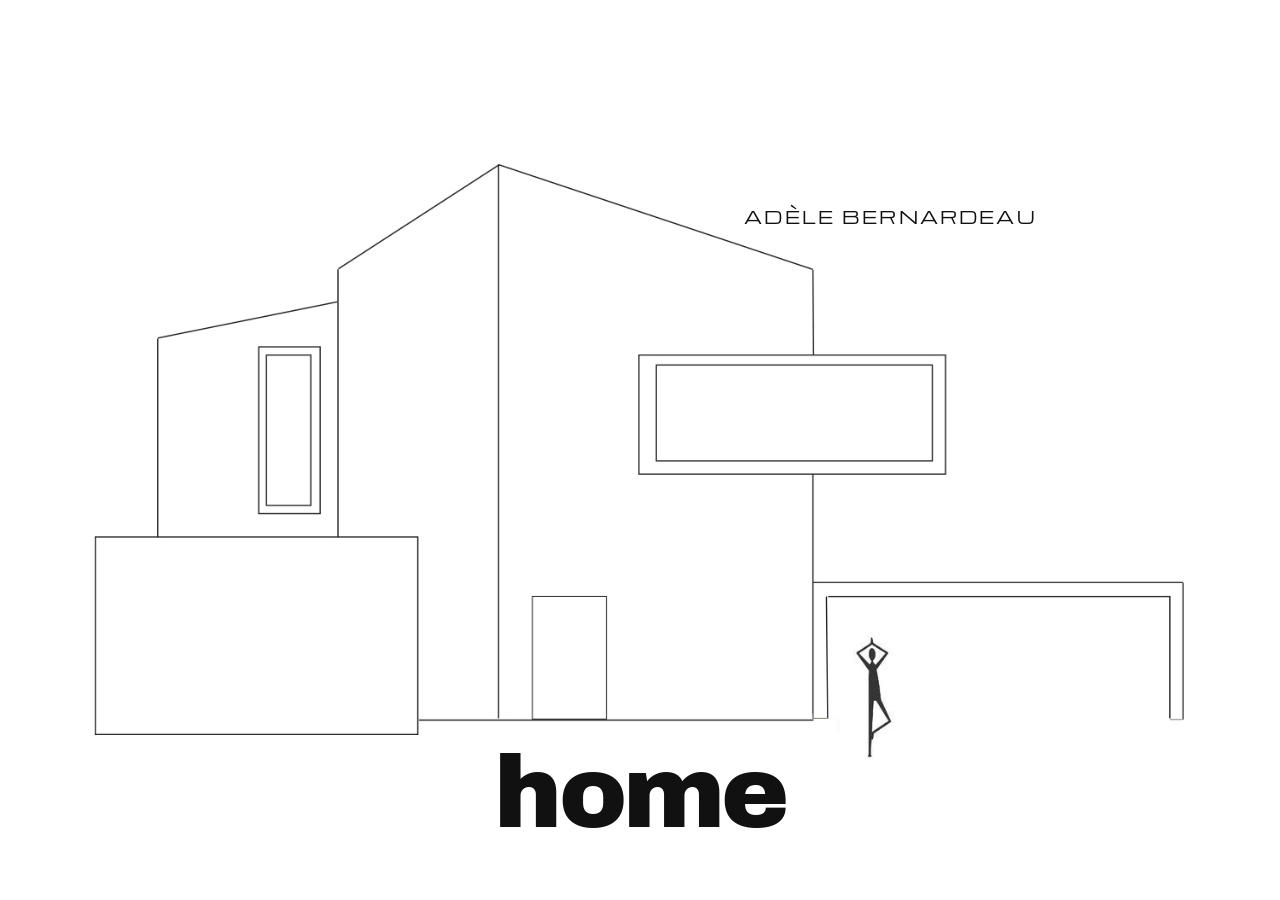
==== index.html @ 57d181cb "feat: ajout galleries" ====
<!doctype html>
<html lang="fr">
  <head>
    <meta charset="utf-8">
    <meta name="viewport" content="width=device-width, initial-scale=1">
    <meta name="theme-color" content="#f8f7f4">
    <title>Adèle Bernardeau — Portfolio</title>
    <link rel="preconnect" href="https://fonts.googleapis.com">
    <link rel="preconnect" href="https://fonts.gstatic.com" crossorigin>
    <link href="https://fonts.googleapis.com/css2?family=Archivo+Black&family=Michroma&display=swap" rel="stylesheet">
    <link rel="stylesheet" href="./styles.css">
  </head>
  <body>
    <main class="house">
      <h1 class="portfolio-name">Adèle Bernardeau</h1>
      <h2 class="home-label">home</h2>
      <svg viewBox="0 0 1500 1000" preserveAspectRatio="xMidYMid meet" role="img" aria-labelledby="house-title house-description">
        <title id="house-title">La maison d’Adèle Bernardeau</title>
        <desc id="house-description">Une maison dessinée au trait avec des zones cliquables sur les murs, les fenêtres et la silhouette.</desc>
        <image href="./templates/home/home%20base.jpg" x="0" y="0" width="1500" height="1000" />

        <defs>
          <linearGradient id="blue-window-gradient" x1="0" y1="0" x2="1" y2="0">
            <stop offset="0" stop-color="#4c9fbe" />
            <stop offset="1" stop-color="#79bdd5" />
          </linearGradient>
          <linearGradient id="red-window-gradient" x1="0" y1="0" x2="1" y2="0">
            <stop offset="0" stop-color="#d98f7c" />
            <stop offset="1" stop-color="#bd4d31" />
          </linearGradient>
          <clipPath id="wood-front-plane" clipPathUnits="userSpaceOnUse">
            <path fill-rule="evenodd" clip-rule="evenodd" d="M396 289 584 166 584 817 396 817Z M396 601H490V817H396Z" />
          </clipPath>
          <clipPath id="giraffe-wall" clipPathUnits="userSpaceOnUse">
            <rect x="111" y="601" width="379" height="233" />
          </clipPath>
          <filter id="dancer-mask-filter" color-interpolation-filters="sRGB">
            <feColorMatrix
              type="matrix"
              values="-0.2126 -0.7152 -0.0722 0 1
                      -0.2126 -0.7152 -0.0722 0 1
                      -0.2126 -0.7152 -0.0722 0 1
                      0 0 0 1 0"
            />
          </filter>
          <mask id="dancer-silhouette" maskUnits="userSpaceOnUse" maskContentUnits="userSpaceOnUse" x="1000" y="716" width="48" height="149" mask-type="luminance">
            <image href="./templates/home/home%20base.jpg" x="0" y="0" width="1500" height="1000" filter="url(#dancer-mask-filter)" />
          </mask>
        </defs>

        <a class="hotspot hotspot--wood" href="./portfolio/marron/IMG_3610.PNG" data-gallery="marron" aria-haspopup="dialog" aria-label="Ouvrir la galerie marron depuis le pan de mur en bois">
          <title>Pan de mur en bois — Architecture</title>
          <path class="hit-area" fill-rule="evenodd" d="M396 289 584 166 584 817 396 817Z M396 601H490V817H396Z" />
          <image class="zone-preview texture-preview" href="./templates/home/home%20bois.jpg" x="0" y="0" width="1500" height="1000" clip-path="url(#wood-front-plane)" />
        </a>

        <a class="hotspot hotspot--giraffe" href="./portfolio/jaune/affiche%20maquette.png" data-gallery="jaune" aria-haspopup="dialog" aria-label="Ouvrir la galerie jaune depuis le mur du rez-de-chaussée">
          <title>Mur du rez-de-chaussée — Texture girafe</title>
          <rect class="hit-area" x="111" y="601" width="379" height="233" />
          <image class="zone-preview texture-preview" href="./templates/home/home%20girafe.jpg" x="0" y="0" width="1500" height="1000" clip-path="url(#giraffe-wall)" />
        </a>

        <a class="hotspot hotspot--blue-window" href="./portfolio/bleu/bleu.jpg" data-gallery="bleu" aria-haspopup="dialog" aria-label="Ouvrir la galerie bleue depuis la fenêtre en haut à gauche">
          <title>Fenêtre en haut à gauche — Maquettes</title>
          <rect class="hit-area" x="302" y="377" width="75" height="199" />
          <path class="zone-preview" fill-rule="evenodd" d="M303 378H375V575H303Z M311 388H365V565H311Z" />
        </a>

        <a class="hotspot hotspot--red-window" href="./portfolio/rouge/DSC01580.JPG" data-gallery="rouge" aria-haspopup="dialog" aria-label="Ouvrir la galerie rouge depuis la fenêtre en haut à droite">
          <title>Fenêtre en haut à droite — Maquettes</title>
          <rect class="hit-area" x="748" y="388" width="361" height="141" />
          <path class="zone-preview" fill-rule="evenodd" d="M748 388H1109V529H748Z M769 400H1092V514H769Z" />
        </a>

        <a class="hotspot hotspot--dancer" href="./portfolio/CV.jpg" data-gallery="cv" aria-haspopup="dialog" aria-label="Ouvrir le CV depuis la silhouette">
          <title>La silhouette — Mouvement</title>
          <path class="hit-area" d="M1022 716 1041 736 1029 750 1029 783 1043 817 1024 831 1023 863 1016 863 1016 801 1011 779 1004 737Z" />
          <rect class="zone-preview" x="1000" y="716" width="48" height="149" mask="url(#dancer-silhouette)" />
        </a>
      </svg>
    </main>
    <dialog class="lightbox" id="lightbox" aria-labelledby="lightbox-title" aria-describedby="lightbox-count">
      <div class="lightbox__panel">
        <header class="lightbox__header">
          <h2 id="lightbox-title"></h2>
          <button class="lightbox__close" id="lightbox-close" type="button" aria-label="Fermer la galerie">&times;</button>
        </header>
        <div class="lightbox__stage">
          <button class="lightbox__navigation" id="lightbox-previous" type="button" aria-label="Image précédente">
            <span aria-hidden="true">&larr;</span>
          </button>
          <figure class="lightbox__figure">
            <img class="lightbox__image" id="lightbox-image" alt="" decoding="async">
            <figcaption class="lightbox__caption">
              <span id="lightbox-caption"></span>
              <span id="lightbox-count" aria-live="polite" aria-atomic="true"></span>
              <p class="lightbox__error" id="lightbox-error" role="alert" hidden></p>
            </figcaption>
          </figure>
          <button class="lightbox__navigation" id="lightbox-next" type="button" aria-label="Image suivante">
            <span aria-hidden="true">&rarr;</span>
          </button>
        </div>
      </div>
    </dialog>
    <script src="./lightbox.js" defer></script>
  </body>
</html>
---- styles.css ----
:root {
  color-scheme: light;
  background: #fff;
}

* {
  box-sizing: border-box;
}

html,
body {
  width: 100%;
  height: 100%;
  margin: 0;
  overflow: hidden;
}

.house {
  position: relative;
  isolation: isolate;
  width: 100vw;
  height: 100vh;
  height: 100dvh;
}

.portfolio-name,
.home-label {
  position: absolute;
  z-index: 1;
  margin: 0;
  color: #111;
  pointer-events: none;
}

.portfolio-name {
  top: 22.8%;
  right: 19%;
  font-family: "Michroma", "Eurostile", sans-serif;
  font-size: clamp(0.7rem, 1.3vw, 1.3rem);
  font-weight: 400;
  letter-spacing: 0.13em;
  text-transform: uppercase;
  white-space: nowrap;
}

.home-label {
  top: 75%;
  left: 50%;
  transform: translateX(-50%);
  font-family: "Archivo Black", "Arial Black", sans-serif;
  font-size: clamp(4.5rem, 8vw, 9.5rem);
  font-weight: 400;
  letter-spacing: -0.035em;
  line-height: 0.9;
}

@media (min-aspect-ratio: 4 / 3) {
  .home-label {
    top: 83%;
  }
}

.house svg {
  display: block;
  width: 100%;
  height: 100%;
}

.hotspot {
  cursor: pointer;
  outline: none;
}

.hotspot .hit-area {
  fill: transparent;
  stroke: none;
  pointer-events: all;
}

.hotspot .zone-preview {
  opacity: 0;
  pointer-events: none;
  transition: opacity 180ms ease;
}

.hotspot:hover .zone-preview,
.hotspot:focus-visible .zone-preview {
  opacity: 1;
}

.hotspot--blue-window .zone-preview {
  fill: url(#blue-window-gradient);
}

.hotspot--red-window .zone-preview {
  fill: url(#red-window-gradient);
}

.hotspot--dancer .zone-preview {
  fill: #f58220;
}

.lightbox {
  width: min(94vw, 1160px);
  max-width: calc(100vw - 1.5rem);
  max-height: calc(100dvh - 1.5rem);
  padding: 0;
  overflow: hidden;
  border: 0;
  border-radius: 0.75rem;
  background: #fff;
  color: #171717;
}

.lightbox::backdrop {
  background: rgb(12 14 17 / 82%);
}

.lightbox__panel {
  display: flex;
  max-height: calc(100dvh - 1.5rem);
  flex-direction: column;
}

.lightbox__header {
  display: flex;
  align-items: center;
  justify-content: space-between;
  gap: 1rem;
  padding: 0.9rem 1.25rem;
}

.lightbox__header h2 {
  margin: 0;
  font-family: "Michroma", "Eurostile", sans-serif;
  font-size: clamp(0.9rem, 2vw, 1.25rem);
  font-weight: 400;
  letter-spacing: 0.04em;
}

.lightbox button {
  display: grid;
  flex: 0 0 auto;
  place-items: center;
  border: 0;
  background: #f1f1ef;
  color: #171717;
  cursor: pointer;
  font: inherit;
}

.lightbox button:hover:not(:disabled) {
  background: #e4e4e1;
}

.lightbox button:focus-visible {
  outline: 3px solid #171717;
  outline-offset: 3px;
}

.lightbox__close {
  width: 2.75rem;
  height: 2.75rem;
  border-radius: 50%;
  font-size: 1.75rem !important;
}

.lightbox__stage {
  display: grid;
  min-height: 0;
  grid-template-columns: 3rem minmax(0, 1fr) 3rem;
  align-items: center;
  gap: 0.75rem;
  padding: 0 1rem 1rem;
}

.lightbox__navigation {
  width: 2.75rem;
  height: 2.75rem;
  border-radius: 50%;
  font-size: 1.5rem !important;
}

.lightbox__figure {
  display: grid;
  min-width: 0;
  margin: 0;
  grid-template-rows: minmax(0, 1fr) auto;
  justify-items: center;
  gap: 0.75rem;
}

.lightbox__image {
  display: block;
  width: 100%;
  height: min(72dvh, 760px);
  object-fit: contain;
  background: #f7f7f5;
}

.lightbox__caption {
  display: flex;
  width: 100%;
  flex-wrap: wrap;
  align-items: center;
  justify-content: center;
  gap: 0.4rem 1rem;
  color: #555;
  font-size: 0.875rem;
  text-align: center;
}

.lightbox__error {
  flex-basis: 100%;
  margin: 0;
  color: #a32626;
}

.lightbox [hidden] {
  display: none !important;
}

@media (prefers-reduced-motion: reduce) {
  *,
  *::before,
  *::after {
    scroll-behavior: auto !important;
    transition-duration: 0.01ms !important;
  }
}

@media (max-width: 600px) {
  .lightbox {
    width: calc(100vw - 1rem);
    max-width: none;
  }

  .lightbox__header {
    padding: 0.75rem;
  }

  .lightbox__stage {
    grid-template-columns: 2.5rem minmax(0, 1fr) 2.5rem;
    gap: 0.25rem;
    padding: 0 0.5rem 0.75rem;
  }

  .lightbox__navigation {
    width: 2.25rem;
    height: 2.25rem;
  }

  .lightbox__image {
    height: 70dvh;
  }
}
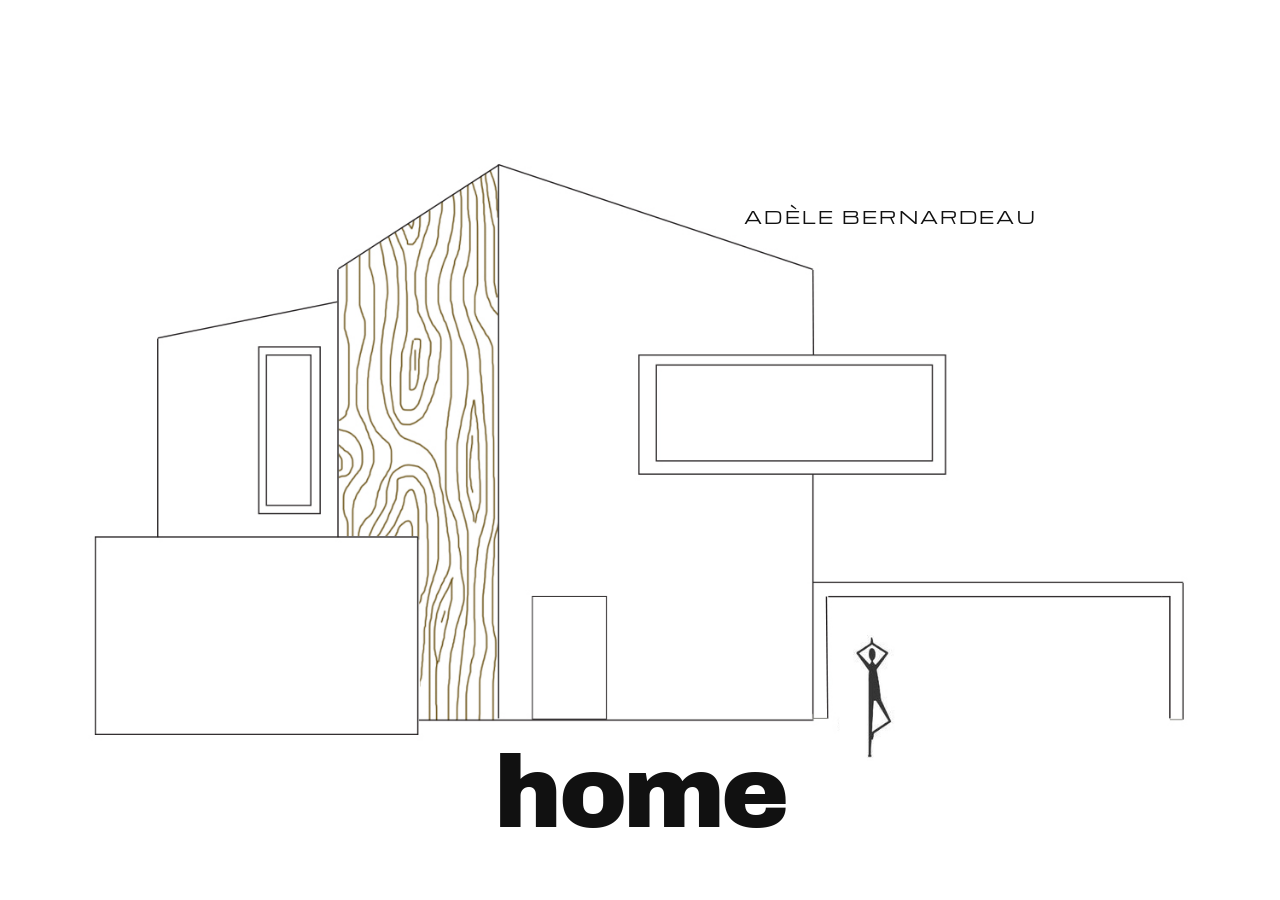
==== commit 54e9365a: "feat: ajout CV comme page Web" ====
--- a/index.html
+++ b/index.html
@@ -72,9 +72,9 @@
           <path class="zone-preview" fill-rule="evenodd" d="M748 388H1109V529H748Z M769 400H1092V514H769Z" />
         </a>
 
-        <a class="hotspot hotspot--dancer" href="./portfolio/CV.jpg" data-gallery="cv" aria-haspopup="dialog" aria-label="Ouvrir le CV depuis la silhouette">
+        <a class="hotspot hotspot--dancer" href="./cv.html" aria-label="Ouvrir le CV depuis la silhouette">
           <title>La silhouette — Mouvement</title>
-          <path class="hit-area" d="M1022 716 1041 736 1029 750 1029 783 1043 817 1024 831 1023 863 1016 863 1016 801 1011 779 1004 737Z" />
+          <rect class="hit-area" x="980" y="700" width="90" height="180" rx="8" />
           <rect class="zone-preview" x="1000" y="716" width="48" height="149" mask="url(#dancer-silhouette)" />
         </a>
       </svg>
--- a/styles.css
+++ b/styles.css
@@ -84,7 +84,8 @@
 }
 
 .hotspot:hover .zone-preview,
-.hotspot:focus-visible .zone-preview {
+.hotspot:focus-visible .zone-preview,
+.hotspot--auto-highlight .zone-preview {
   opacity: 1;
 }
 
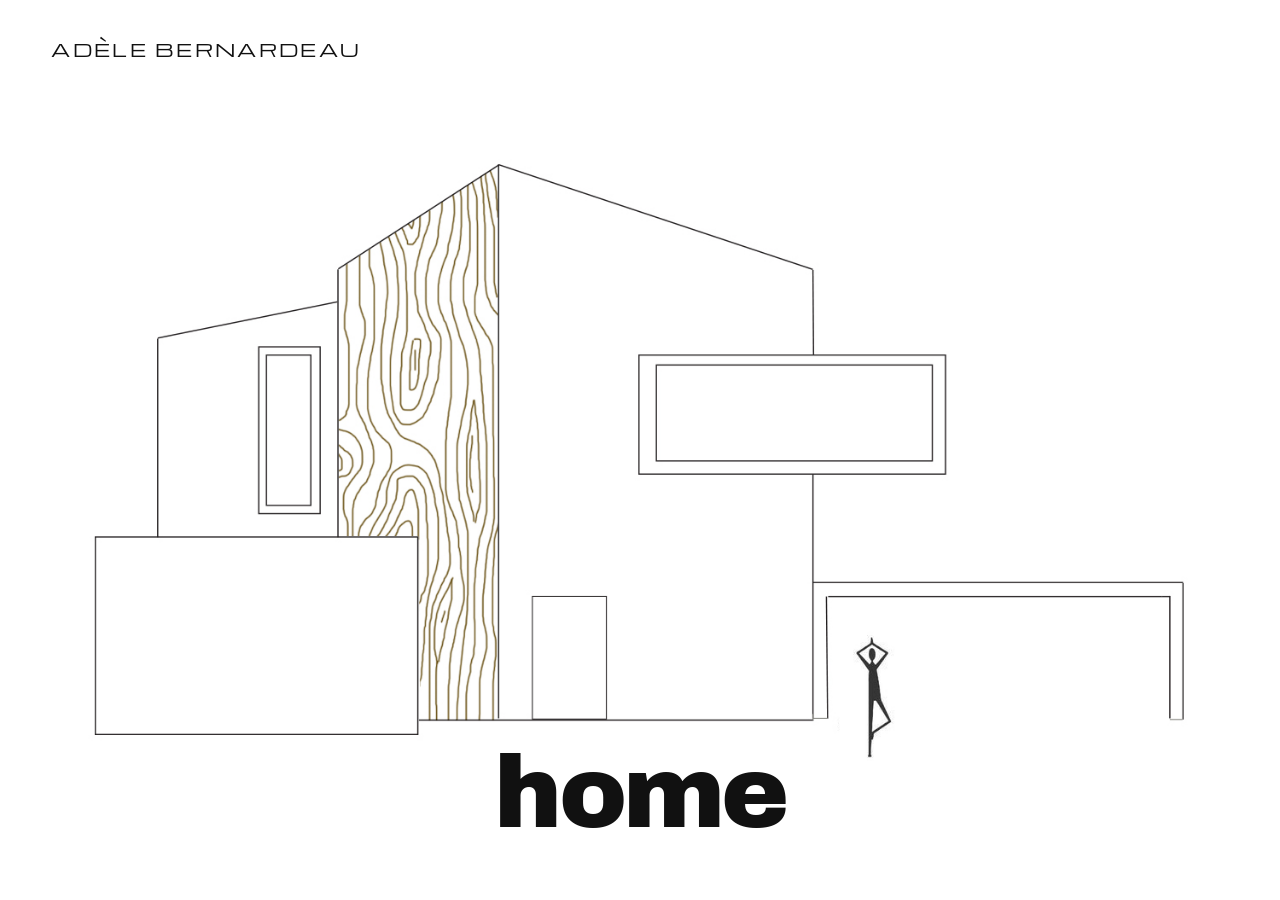
==== commit ade09b82: "feat: pages Web dissociées" ====
--- a/index.html
+++ b/index.html
@@ -48,25 +48,25 @@
           </mask>
         </defs>
 
-        <a class="hotspot hotspot--wood" href="./portfolio/marron/IMG_3610.PNG" data-gallery="marron" aria-haspopup="dialog" aria-label="Ouvrir la galerie marron depuis le pan de mur en bois">
+        <a class="hotspot hotspot--wood" href="./portfolio/marron/index.html" aria-label="Ouvrir le projet de design depuis le pan de mur en bois">
           <title>Pan de mur en bois — Architecture</title>
           <path class="hit-area" fill-rule="evenodd" d="M396 289 584 166 584 817 396 817Z M396 601H490V817H396Z" />
           <image class="zone-preview texture-preview" href="./templates/home/home%20bois.jpg" x="0" y="0" width="1500" height="1000" clip-path="url(#wood-front-plane)" />
         </a>
 
-        <a class="hotspot hotspot--giraffe" href="./portfolio/jaune/affiche%20maquette.png" data-gallery="jaune" aria-haspopup="dialog" aria-label="Ouvrir la galerie jaune depuis le mur du rez-de-chaussée">
+        <a class="hotspot hotspot--giraffe" href="./portfolio/jaune/index.html" aria-label="Ouvrir le projet de la médiathèque depuis le mur du rez-de-chaussée">
           <title>Mur du rez-de-chaussée — Texture girafe</title>
           <rect class="hit-area" x="111" y="601" width="379" height="233" />
           <image class="zone-preview texture-preview" href="./templates/home/home%20girafe.jpg" x="0" y="0" width="1500" height="1000" clip-path="url(#giraffe-wall)" />
         </a>
 
-        <a class="hotspot hotspot--blue-window" href="./portfolio/bleu/bleu.jpg" data-gallery="bleu" aria-haspopup="dialog" aria-label="Ouvrir la galerie bleue depuis la fenêtre en haut à gauche">
+        <a class="hotspot hotspot--blue-window" href="./portfolio/bleu/index.html" aria-label="Ouvrir le projet de ville en carton depuis la fenêtre en haut à gauche">
           <title>Fenêtre en haut à gauche — Maquettes</title>
           <rect class="hit-area" x="302" y="377" width="75" height="199" />
           <path class="zone-preview" fill-rule="evenodd" d="M303 378H375V575H303Z M311 388H365V565H311Z" />
         </a>
 
-        <a class="hotspot hotspot--red-window" href="./portfolio/rouge/DSC01580.JPG" data-gallery="rouge" aria-haspopup="dialog" aria-label="Ouvrir la galerie rouge depuis la fenêtre en haut à droite">
+        <a class="hotspot hotspot--red-window" href="./portfolio/rouge/index.html" aria-label="Ouvrir le projet du pont depuis la fenêtre en haut à droite">
           <title>Fenêtre en haut à droite — Maquettes</title>
           <rect class="hit-area" x="748" y="388" width="361" height="141" />
           <path class="zone-preview" fill-rule="evenodd" d="M748 388H1109V529H748Z M769 400H1092V514H769Z" />
@@ -79,30 +79,6 @@
         </a>
       </svg>
     </main>
-    <dialog class="lightbox" id="lightbox" aria-labelledby="lightbox-title" aria-describedby="lightbox-count">
-      <div class="lightbox__panel">
-        <header class="lightbox__header">
-          <h2 id="lightbox-title"></h2>
-          <button class="lightbox__close" id="lightbox-close" type="button" aria-label="Fermer la galerie">&times;</button>
-        </header>
-        <div class="lightbox__stage">
-          <button class="lightbox__navigation" id="lightbox-previous" type="button" aria-label="Image précédente">
-            <span aria-hidden="true">&larr;</span>
-          </button>
-          <figure class="lightbox__figure">
-            <img class="lightbox__image" id="lightbox-image" alt="" decoding="async">
-            <figcaption class="lightbox__caption">
-              <span id="lightbox-caption"></span>
-              <span id="lightbox-count" aria-live="polite" aria-atomic="true"></span>
-              <p class="lightbox__error" id="lightbox-error" role="alert" hidden></p>
-            </figcaption>
-          </figure>
-          <button class="lightbox__navigation" id="lightbox-next" type="button" aria-label="Image suivante">
-            <span aria-hidden="true">&rarr;</span>
-          </button>
-        </div>
-      </div>
-    </dialog>
-    <script src="./lightbox.js" defer></script>
+    <script src="./home.js" defer></script>
   </body>
 </html>
--- a/styles.css
+++ b/styles.css
@@ -33,10 +33,10 @@
 }
 
 .portfolio-name {
-  top: 22.8%;
-  right: 19%;
+  top: 4%;
+  left: 4%;
   font-family: "Michroma", "Eurostile", sans-serif;
-  font-size: clamp(0.7rem, 1.3vw, 1.3rem);
+  font-size: clamp(0.8rem, 1.4vw, 1.4rem);
   font-weight: 400;
   letter-spacing: 0.13em;
   text-transform: uppercase;
@@ -101,126 +101,6 @@
   fill: #f58220;
 }
 
-.lightbox {
-  width: min(94vw, 1160px);
-  max-width: calc(100vw - 1.5rem);
-  max-height: calc(100dvh - 1.5rem);
-  padding: 0;
-  overflow: hidden;
-  border: 0;
-  border-radius: 0.75rem;
-  background: #fff;
-  color: #171717;
-}
-
-.lightbox::backdrop {
-  background: rgb(12 14 17 / 82%);
-}
-
-.lightbox__panel {
-  display: flex;
-  max-height: calc(100dvh - 1.5rem);
-  flex-direction: column;
-}
-
-.lightbox__header {
-  display: flex;
-  align-items: center;
-  justify-content: space-between;
-  gap: 1rem;
-  padding: 0.9rem 1.25rem;
-}
-
-.lightbox__header h2 {
-  margin: 0;
-  font-family: "Michroma", "Eurostile", sans-serif;
-  font-size: clamp(0.9rem, 2vw, 1.25rem);
-  font-weight: 400;
-  letter-spacing: 0.04em;
-}
-
-.lightbox button {
-  display: grid;
-  flex: 0 0 auto;
-  place-items: center;
-  border: 0;
-  background: #f1f1ef;
-  color: #171717;
-  cursor: pointer;
-  font: inherit;
-}
-
-.lightbox button:hover:not(:disabled) {
-  background: #e4e4e1;
-}
-
-.lightbox button:focus-visible {
-  outline: 3px solid #171717;
-  outline-offset: 3px;
-}
-
-.lightbox__close {
-  width: 2.75rem;
-  height: 2.75rem;
-  border-radius: 50%;
-  font-size: 1.75rem !important;
-}
-
-.lightbox__stage {
-  display: grid;
-  min-height: 0;
-  grid-template-columns: 3rem minmax(0, 1fr) 3rem;
-  align-items: center;
-  gap: 0.75rem;
-  padding: 0 1rem 1rem;
-}
-
-.lightbox__navigation {
-  width: 2.75rem;
-  height: 2.75rem;
-  border-radius: 50%;
-  font-size: 1.5rem !important;
-}
-
-.lightbox__figure {
-  display: grid;
-  min-width: 0;
-  margin: 0;
-  grid-template-rows: minmax(0, 1fr) auto;
-  justify-items: center;
-  gap: 0.75rem;
-}
-
-.lightbox__image {
-  display: block;
-  width: 100%;
-  height: min(72dvh, 760px);
-  object-fit: contain;
-  background: #f7f7f5;
-}
-
-.lightbox__caption {
-  display: flex;
-  width: 100%;
-  flex-wrap: wrap;
-  align-items: center;
-  justify-content: center;
-  gap: 0.4rem 1rem;
-  color: #555;
-  font-size: 0.875rem;
-  text-align: center;
-}
-
-.lightbox__error {
-  flex-basis: 100%;
-  margin: 0;
-  color: #a32626;
-}
-
-.lightbox [hidden] {
-  display: none !important;
-}
-
 @media (prefers-reduced-motion: reduce) {
   *,
   *::before,
@@ -229,29 +109,3 @@
     transition-duration: 0.01ms !important;
   }
 }
-
-@media (max-width: 600px) {
-  .lightbox {
-    width: calc(100vw - 1rem);
-    max-width: none;
-  }
-
-  .lightbox__header {
-    padding: 0.75rem;
-  }
-
-  .lightbox__stage {
-    grid-template-columns: 2.5rem minmax(0, 1fr) 2.5rem;
-    gap: 0.25rem;
-    padding: 0 0.5rem 0.75rem;
-  }
-
-  .lightbox__navigation {
-    width: 2.25rem;
-    height: 2.25rem;
-  }
-
-  .lightbox__image {
-    height: 70dvh;
-  }
-}
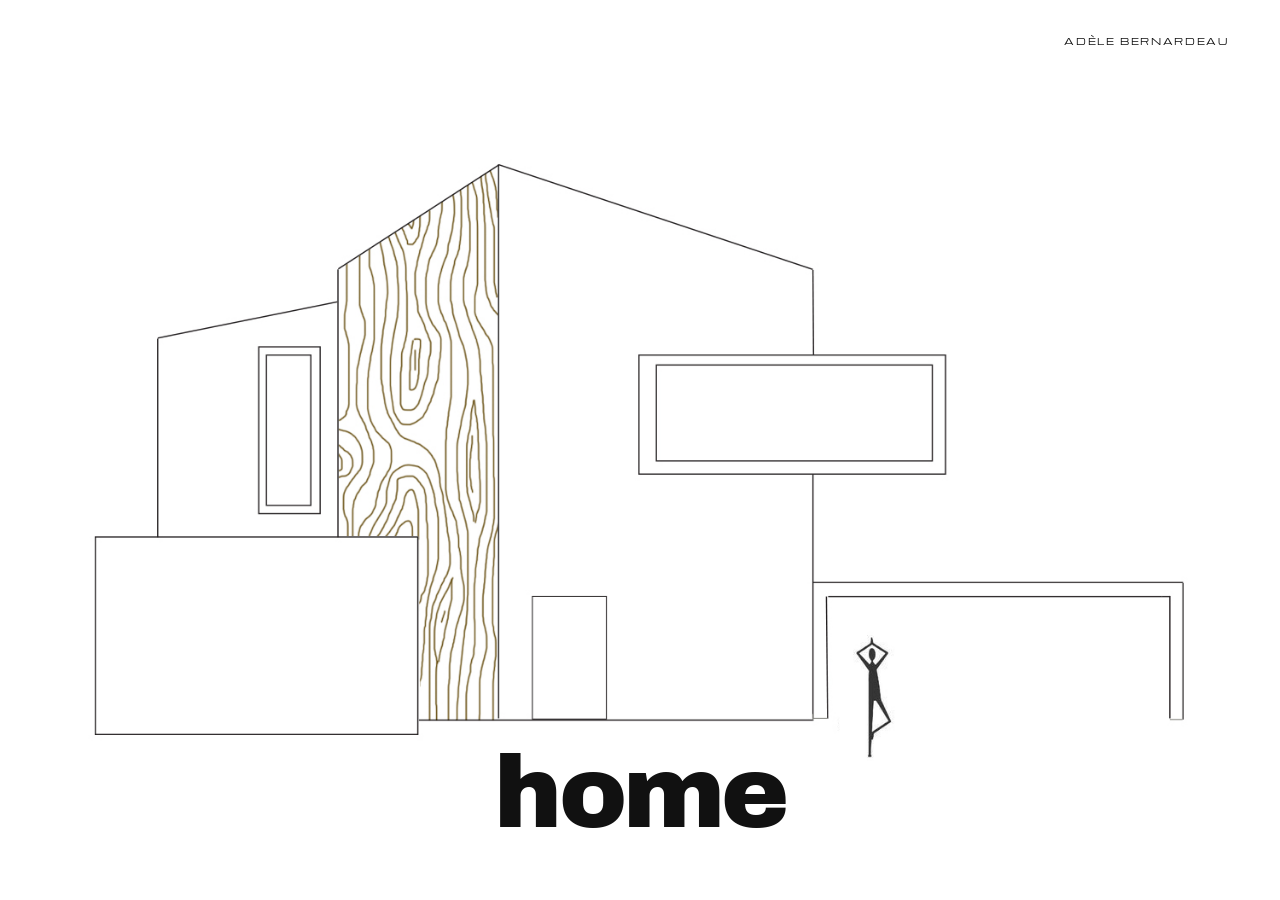
==== commit cc04276a: "fix: position titre pages" ====
--- a/index.html
+++ b/index.html
@@ -9,10 +9,11 @@
     <link rel="preconnect" href="https://fonts.gstatic.com" crossorigin>
     <link href="https://fonts.googleapis.com/css2?family=Archivo+Black&family=Michroma&display=swap" rel="stylesheet">
     <link rel="stylesheet" href="./styles.css">
+    <link rel="stylesheet" href="./site-title.css">
   </head>
   <body>
     <main class="house">
-      <h1 class="portfolio-name">Adèle Bernardeau</h1>
+      <h1 class="site-title">Adèle Bernardeau</h1>
       <h2 class="home-label">home</h2>
       <svg viewBox="0 0 1500 1000" preserveAspectRatio="xMidYMid meet" role="img" aria-labelledby="house-title house-description">
         <title id="house-title">La maison d’Adèle Bernardeau</title>
@@ -48,32 +49,32 @@
           </mask>
         </defs>
 
-        <a class="hotspot hotspot--wood" href="./portfolio/marron/index.html" aria-label="Ouvrir le projet de design depuis le pan de mur en bois">
-          <title>Pan de mur en bois — Architecture</title>
+        <a class="hotspot hotspot--wood" href="./portfolio/marron/index.html" aria-label="Ouvrir la page Planche de design depuis le pan de mur en bois">
+          <title>Planche de design</title>
           <path class="hit-area" fill-rule="evenodd" d="M396 289 584 166 584 817 396 817Z M396 601H490V817H396Z" />
           <image class="zone-preview texture-preview" href="./templates/home/home%20bois.jpg" x="0" y="0" width="1500" height="1000" clip-path="url(#wood-front-plane)" />
         </a>
 
-        <a class="hotspot hotspot--giraffe" href="./portfolio/jaune/index.html" aria-label="Ouvrir le projet de la médiathèque depuis le mur du rez-de-chaussée">
-          <title>Mur du rez-de-chaussée — Texture girafe</title>
+        <a class="hotspot hotspot--giraffe" href="./portfolio/jaune/index.html" aria-label="Ouvrir la page La médiathèque François-Mitterrand depuis le mur du rez-de-chaussée">
+          <title>La médiathèque François-Mitterrand</title>
           <rect class="hit-area" x="111" y="601" width="379" height="233" />
           <image class="zone-preview texture-preview" href="./templates/home/home%20girafe.jpg" x="0" y="0" width="1500" height="1000" clip-path="url(#giraffe-wall)" />
         </a>
 
-        <a class="hotspot hotspot--blue-window" href="./portfolio/bleu/index.html" aria-label="Ouvrir le projet de ville en carton depuis la fenêtre en haut à gauche">
-          <title>Fenêtre en haut à gauche — Maquettes</title>
+        <a class="hotspot hotspot--blue-window" href="./portfolio/bleu/index.html" aria-label="Ouvrir la page Ville en carton depuis la fenêtre en haut à gauche">
+          <title>Ville en carton</title>
           <rect class="hit-area" x="302" y="377" width="75" height="199" />
           <path class="zone-preview" fill-rule="evenodd" d="M303 378H375V575H303Z M311 388H365V565H311Z" />
         </a>
 
-        <a class="hotspot hotspot--red-window" href="./portfolio/rouge/index.html" aria-label="Ouvrir le projet du pont depuis la fenêtre en haut à droite">
-          <title>Fenêtre en haut à droite — Maquettes</title>
+        <a class="hotspot hotspot--red-window" href="./portfolio/rouge/index.html" aria-label="Ouvrir la page Le pont la Pénétrante depuis la fenêtre en haut à droite">
+          <title>Le pont « la Pénétrante »</title>
           <rect class="hit-area" x="748" y="388" width="361" height="141" />
           <path class="zone-preview" fill-rule="evenodd" d="M748 388H1109V529H748Z M769 400H1092V514H769Z" />
         </a>
 
-        <a class="hotspot hotspot--dancer" href="./cv.html" aria-label="Ouvrir le CV depuis la silhouette">
-          <title>La silhouette — Mouvement</title>
+        <a class="hotspot hotspot--dancer" href="./cv.html" aria-label="Ouvrir le CV d’Adèle Bernardeau depuis la silhouette">
+          <title>CV — Adèle Bernardeau</title>
           <rect class="hit-area" x="980" y="700" width="90" height="180" rx="8" />
           <rect class="zone-preview" x="1000" y="716" width="48" height="149" mask="url(#dancer-silhouette)" />
         </a>
--- a/styles.css
+++ b/styles.css
@@ -23,24 +23,12 @@
   height: 100dvh;
 }
 
-.portfolio-name,
 .home-label {
   position: absolute;
   z-index: 1;
   margin: 0;
   color: #111;
   pointer-events: none;
-}
-
-.portfolio-name {
-  top: 4%;
-  left: 4%;
-  font-family: "Michroma", "Eurostile", sans-serif;
-  font-size: clamp(0.8rem, 1.4vw, 1.4rem);
-  font-weight: 400;
-  letter-spacing: 0.13em;
-  text-transform: uppercase;
-  white-space: nowrap;
 }
 
 .home-label {
--- a/site-title.css
+++ b/site-title.css
@@ -0,0 +1,15 @@
+.site-title {
+  position: fixed;
+  z-index: 10;
+  top: clamp(1rem, 3.5vh, 2rem);
+  right: clamp(1rem, 4vw, 3.5rem);
+  margin: 0;
+  color: #111;
+  font-family: "Michroma", "Eurostile", sans-serif;
+  font-size: clamp(0.65rem, 1vw, 0.85rem);
+  font-weight: 400;
+  font-variant-caps: all-small-caps;
+  letter-spacing: 0.13em;
+  line-height: 1.2;
+  white-space: nowrap;
+}
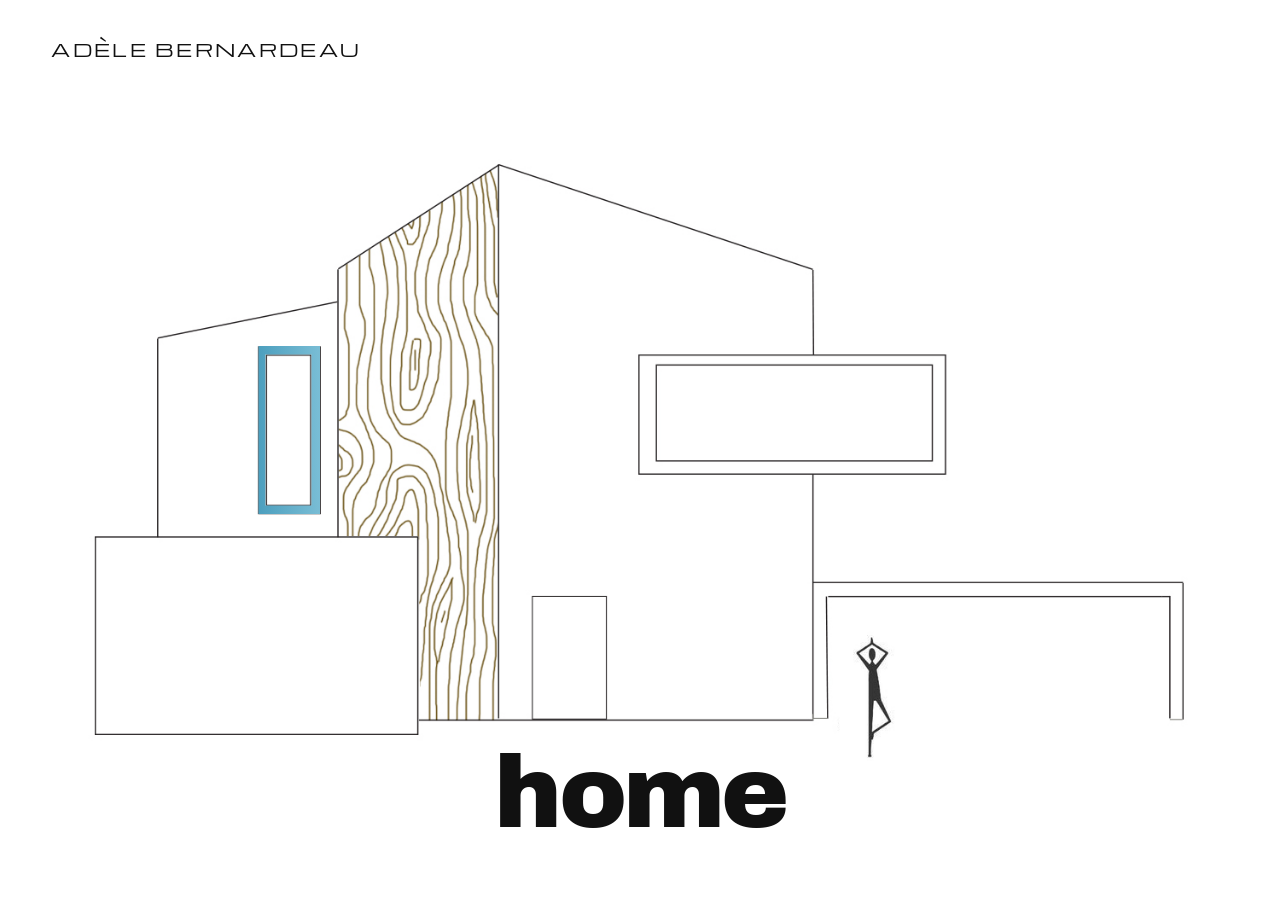
==== commit a01cc2c7: "Revert "fix: position titre pages" This reverts commit cc04276a924dda429a3a1bee0ed4954275810c27." ====
--- a/index.html
+++ b/index.html
@@ -9,11 +9,10 @@
     <link rel="preconnect" href="https://fonts.gstatic.com" crossorigin>
     <link href="https://fonts.googleapis.com/css2?family=Archivo+Black&family=Michroma&display=swap" rel="stylesheet">
     <link rel="stylesheet" href="./styles.css">
-    <link rel="stylesheet" href="./site-title.css">
   </head>
   <body>
     <main class="house">
-      <h1 class="site-title">Adèle Bernardeau</h1>
+      <h1 class="portfolio-name">Adèle Bernardeau</h1>
       <h2 class="home-label">home</h2>
       <svg viewBox="0 0 1500 1000" preserveAspectRatio="xMidYMid meet" role="img" aria-labelledby="house-title house-description">
         <title id="house-title">La maison d’Adèle Bernardeau</title>
--- a/styles.css
+++ b/styles.css
@@ -23,12 +23,24 @@
   height: 100dvh;
 }
 
+.portfolio-name,
 .home-label {
   position: absolute;
   z-index: 1;
   margin: 0;
   color: #111;
   pointer-events: none;
+}
+
+.portfolio-name {
+  top: 4%;
+  left: 4%;
+  font-family: "Michroma", "Eurostile", sans-serif;
+  font-size: clamp(0.8rem, 1.4vw, 1.4rem);
+  font-weight: 400;
+  letter-spacing: 0.13em;
+  text-transform: uppercase;
+  white-space: nowrap;
 }
 
 .home-label {
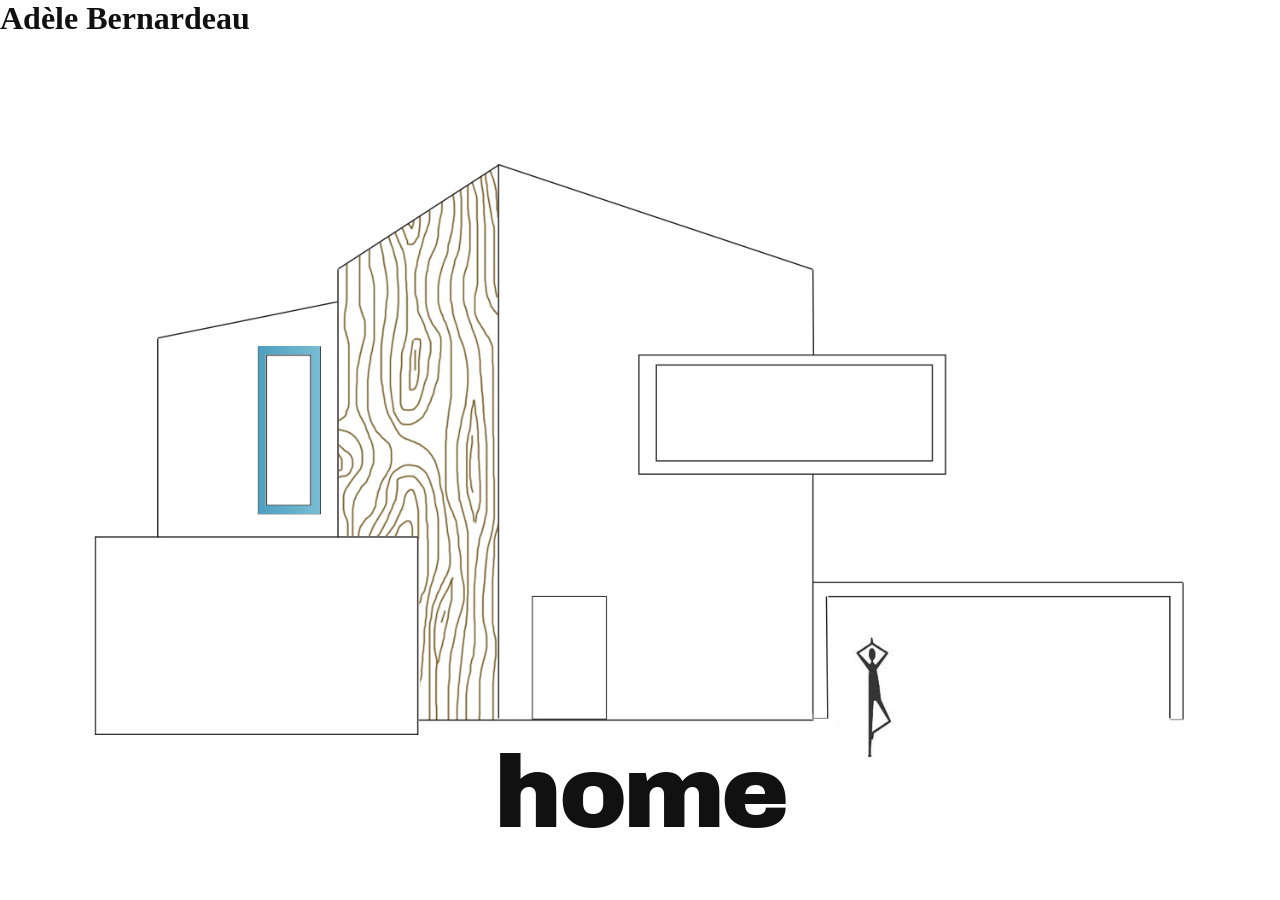
==== commit 948ea949: "fix: occupation espace" ====
--- a/index.html
+++ b/index.html
@@ -9,10 +9,11 @@
     <link rel="preconnect" href="https://fonts.gstatic.com" crossorigin>
     <link href="https://fonts.googleapis.com/css2?family=Archivo+Black&family=Michroma&display=swap" rel="stylesheet">
     <link rel="stylesheet" href="./styles.css">
+    <link rel="stylesheet" href="./site-title.css">
   </head>
   <body>
     <main class="house">
-      <h1 class="portfolio-name">Adèle Bernardeau</h1>
+      <h1 class="portfolio-name site-title">Adèle Bernardeau</h1>
       <h2 class="home-label">home</h2>
       <svg viewBox="0 0 1500 1000" preserveAspectRatio="xMidYMid meet" role="img" aria-labelledby="house-title house-description">
         <title id="house-title">La maison d’Adèle Bernardeau</title>
--- a/styles.css
+++ b/styles.css
@@ -32,17 +32,6 @@
   pointer-events: none;
 }
 
-.portfolio-name {
-  top: 4%;
-  left: 4%;
-  font-family: "Michroma", "Eurostile", sans-serif;
-  font-size: clamp(0.8rem, 1.4vw, 1.4rem);
-  font-weight: 400;
-  letter-spacing: 0.13em;
-  text-transform: uppercase;
-  white-space: nowrap;
-}
-
 .home-label {
   top: 75%;
   left: 50%;
@@ -52,6 +41,10 @@
   font-weight: 400;
   letter-spacing: -0.035em;
   line-height: 0.9;
+}
+
+.portfolio-name {
+  right: var(--project-content-side);
 }
 
 @media (min-aspect-ratio: 4 / 3) {
